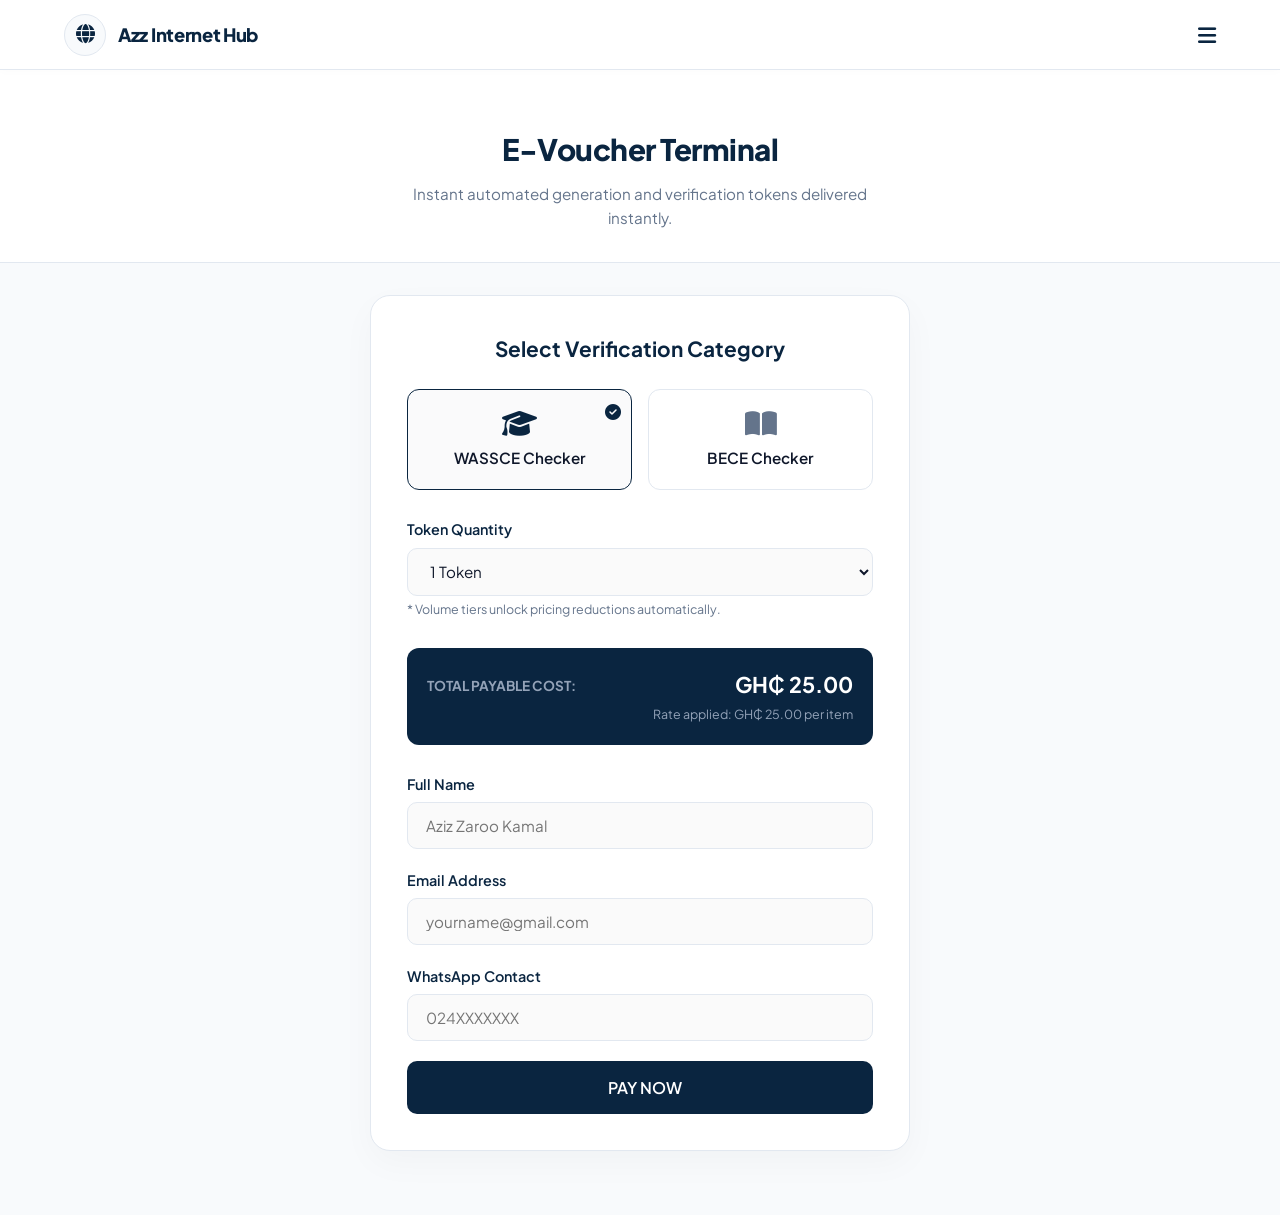
==== vouchers.html @ ef1ea661 "Update vouchers.html" ====
<!DOCTYPE html>
<html lang="en">
<head>
    <meta charset="UTF-8">
    <meta name="viewport" content="width=device-width, initial-scale=1.0">
    <title>Azz Internet Hub - Premium E-Voucher Terminal</title>
    <!-- Fonts & Icons -->
    <link rel="stylesheet" href="https://cdnjs.cloudflare.com/ajax/libs/font-awesome/6.4.0/css/all.min.css">
    <link rel="preconnect" href="https://fonts.googleapis.com">
    <link rel="preconnect" href="https://fonts.gstatic.com" crossorigin>
    <link href="https://fonts.googleapis.com/css2?family=Plus+Jakarta+Sans:wght@400;500;600;700;800&display=swap" rel="stylesheet">
    
    <!-- Paystack Integration -->
    <script src="https://js.paystack.co/v2/inline.js"></script>
    
    <style>
        :root {
            --primary-blue: #0A2540; /* Deep premium blue matching image_5.png */
            --accent-blue: #0052FF;
            --pure-white: #FFFFFF;
            --bg-light: #F8FAFC;
            --text-dark: #0F172A;
            --text-muted: #64748B;
            --border-clean: #E2E8F0;
        }

        * {
            box-sizing: border-box;
            margin: 0;
            padding: 0;
            font-family: 'Plus Jakarta Sans', sans-serif;
        }

        body {
            background-color: var(--bg-light);
            color: var(--text-dark);
            line-height: 1.6;
            padding-bottom: 4rem;
        }

        /* Premium Minimalist Navbar Layer inspired by image_5.png */
        nav {
            background: var(--pure-white);
            padding: 0.85rem 5%;
            display: flex;
            justify-content: space-between;
            align-items: center;
            position: sticky;
            top: 0;
            z-index: 1000;
            box-shadow: 0 1px 10px rgba(0, 0, 0, 0.02);
            border-bottom: 1px solid var(--border-clean);
        }

        .nav-brand {
            display: flex;
            align-items: center;
            gap: 12px;
            text-decoration: none;
        }

        /* Logo slot layout matching image_5.png circular layout frame */
        .logo-box {
            width: 42px;
            height: 42px;
            background: var(--bg-light);
            border-radius: 50%;
            display: flex;
            justify-content: center;
            align-items: center;
            border: 1px solid var(--border-clean);
            overflow: hidden;
        }

        .logo-box img {
            width: 100%;
            height: 100%;
            object-fit: cover;
        }

        .logo-box i {
            color: var(--primary-blue);
            font-size: 1.2rem;
        }

        .brand-text {
            color: var(--primary-blue);
            font-weight: 800;
            font-size: 1.15rem;
            letter-spacing: -0.3px;
        }

        .menu-icon {
            font-size: 1.3rem;
            color: var(--primary-blue);
            cursor: pointer;
        }

        /* Hero Portal Introduction Block */
        .hero-banner {
            background: var(--pure-white);
            padding: 3.5rem 1.5rem 2rem 1.5rem;
            text-align: center;
            border-bottom: 1px solid var(--border-clean);
            margin-bottom: 2rem;
        }

        .hero-banner h1 {
            font-size: 1.85rem;
            font-weight: 800;
            color: var(--primary-blue);
            letter-spacing: -0.5px;
            margin-bottom: 0.5rem;
        }

        .hero-banner p {
            color: var(--text-muted);
            font-size: 0.95rem;
            max-width: 500px;
            margin: 0 auto;
        }

        /* Flexible Form Wrapper */
        main {
            max-width: 580px;
            margin: 0 auto;
            padding: 0 1.25rem;
        }

        .terminal-card {
            background: var(--pure-white);
            border-radius: 20px;
            padding: 2.25rem;
            border: 1px solid var(--border-clean);
            box-shadow: 0 12px 34px rgba(15, 23, 42, 0.03);
        }

        .terminal-card h2 {
            font-size: 1.3rem;
            color: var(--primary-blue);
            font-weight: 700;
            margin-bottom: 1.5rem;
            text-align: center;
        }

        /* Clean Selector Tabs */
        .checker-grid {
            display: grid;
            grid-template-columns: 1fr 1fr;
            gap: 1rem;
            margin-bottom: 1.75rem;
        }

        .selector-tab {
            border: 1px solid var(--border-clean);
            border-radius: 12px;
            padding: 1.2rem;
            text-align: center;
            cursor: pointer;
            transition: all 0.2s ease;
            background: var(--pure-white);
            position: relative;
        }

        .selector-tab i {
            font-size: 1.75rem;
            color: var(--text-muted);
            margin-bottom: 0.5rem;
            transition: color 0.2s;
        }

        .selector-tab p {
            font-weight: 600;
            font-size: 0.95rem;
            color: var(--text-dark);
        }

        .selector-tab input[type="radio"] {
            position: absolute;
            opacity: 0;
        }

        .selector-tab:hover {
            border-color: var(--primary-blue);
            background: #FAFAFA;
        }

        .selector-tab.active {
            border-color: var(--primary-blue);
            background: rgba(10, 37, 64, 0.02);
        }

        .selector-tab.active i {
            color: var(--primary-blue);
        }

        .selector-tab.active::after {
            content: "\f058";
            font-family: "Font Awesome 6 Free";
            font-weight: 900;
            position: absolute;
            top: 10px;
            right: 10px;
            color: var(--primary-blue);
            font-size: 1rem;
        }

        /* Form Controls styling */
        .form-block {
            margin-bottom: 1.25rem;
        }

        .form-block label {
            display: block;
            margin-bottom: 0.4rem;
            font-weight: 600;
            color: var(--primary-blue);
            font-size: 0.9rem;
        }

        .form-block input, .form-block select {
            width: 100%;
            padding: 0.8rem 1.1rem;
            border: 1px solid var(--border-clean);
            border-radius: 10px;
            font-size: 0.95rem;
            color: var(--text-dark);
            background-color: #FAFAFA;
            outline: none;
            transition: all 0.2s ease;
        }

        .form-block input:focus, .form-block select:focus {
            border-color: var(--primary-blue);
            background-color: var(--pure-white);
            box-shadow: 0 0 0 4px rgba(10, 37, 64, 0.04);
        }

        .hint-text {
            font-size: 0.78rem;
            color: var(--text-muted);
            margin-top: 4px;
            display: block;
        }

        /* Elegant Cost Display Panel */
        .invoice-summary {
            background: var(--primary-blue);
            color: var(--pure-white);
            padding: 1.25rem;
            border-radius: 12px;
            margin: 1.75rem 0;
        }

        .invoice-row {
            display: flex;
            justify-content: space-between;
            align-items: center;
        }

        .invoice-row span {
            font-size: 0.85rem;
            color: #94A3B8;
            text-transform: uppercase;
            font-weight: 700;
        }

        .invoice-total {
            font-size: 1.35rem;
            color: var(--pure-white);
            font-weight: 700;
        }

        .invoice-rate {
            font-size: 0.78rem;
            color: #94A3B8;
            text-align: right;
            margin-top: 2px;
        }

        .btn-pay-action {
            width: 100%;
            background: var(--primary-blue);
            color: var(--pure-white);
            border: none;
            padding: 1rem;
            font-size: 1rem;
            font-weight: 600;
            border-radius: 10px;
            cursor: pointer;
            display: flex;
            justify-content: center;
            align-items: center;
            gap: 10px;
            transition: background-color 0.2s;
        }

        .btn-pay-action:hover {
            background: #11355A;
        }

        /* Result Panel Structure */
        .voucher-output-panel {
            margin-top: 2rem;
            display: none;
        }

        .voucher-output-panel h3 {
            font-size: 1.1rem;
            color: var(--primary-blue);
            margin-bottom: 0.75rem;
        }

        .vouchers-scrollbox {
            max-height: 280px;
            overflow-y: auto;
            border: 1px solid var(--border-clean);
            border-radius: 12px;
            background: #FAFAFA;
            padding: 1rem;
            margin-bottom: 1.25rem;
        }

        .voucher-card-item {
            background: var(--pure-white);
            border: 1px solid var(--border-clean);
            border-left: 4px solid var(--primary-blue);
            border-radius: 8px;
            padding: 1rem 1.25rem;
            margin-bottom: 0.75rem;
            font-family: monospace;
            font-size: 0.95rem;
            color: var(--text-dark);
            white-space: pre-wrap;
        }

        .voucher-card-item:last-child {
            margin-bottom: 0;
        }

        .grid-buttons {
            display: grid;
            grid-template-columns: 1fr 1fr;
            gap: 1rem;
        }

        .btn-utility {
            padding: 0.75rem;
            border-radius: 8px;
            font-size: 0.9rem;
            font-weight: 600;
            cursor: pointer;
            display: flex;
            justify-content: center;
            align-items: center;
            gap: 8px;
            text-decoration: none;
            transition: all 0.2s;
        }

        .btn-save {
            background: #F1F5F9;
            color: var(--text-dark);
            border: 1px solid var(--border-clean);
        }

        .btn-save:hover {
            background: #E2E8F0;
        }

        .btn-redirect {
            background: transparent;
            border: 1px solid var(--primary-blue);
            color: var(--primary-blue);
        }

        .btn-redirect:hover {
            background: rgba(10, 37, 64, 0.02);
        }

        /* System Action Overlays */
        .system-loader {
            position: fixed;
            top: 0; left: 0; right: 0; bottom: 0;
            background: rgba(10, 37, 64, 0.98);
            display: none;
            justify-content: center;
            align-items: center;
            flex-direction: column;
            z-index: 2000;
            color: var(--pure-white);
        }

        .spin-ring {
            width: 50px;
            height: 50px;
            border: 4px solid rgba(255,255,255,0.1);
            border-top: 4px solid var(--pure-white);
            border-radius: 50%;
            animation: rotating 0.7s linear infinite;
            margin-bottom: 1.25rem;
        }

        @keyframes rotating { from { transform: rotate(0deg); } to { transform: rotate(360deg); } }
    </style>
</head>
<body>

    <!-- White Navigation bar layout template matching image_5.png -->
    <nav>
        <a href="index.html" class="nav-brand">
            <div class="logo-box">
                <!-- Drop image asset path <img src="logo.png"> here when desired -->
                <i class="fas fa-globe"></i>
            </div>
            <div class="brand-text">Azz Internet Hub</div>
        </a>
        <div class="menu-icon"><i class="fas fa-bars"></i></div>
    </nav>

    <header class="hero-banner">
        <h1>E-Voucher Terminal</h1>
        <p>Instant automated generation and verification tokens delivered instantly.</p>
    </header>

    <main>
        <div class="terminal-card">
            <h2>Select Verification Category</h2>
            <form id="purchaseForm">
                
                <div class="checker-grid">
                    <div class="selector-tab active" onclick="toggleSelection(this, 'WASSCE')">
                        <i class="fas fa-graduation-cap"></i>
                        <p>WASSCE Checker</p>
                        <input type="radio" name="tokenCategory" value="WASSCE" checked>
                    </div>
                    <div class="selector-tab" onclick="toggleSelection(this, 'BECE')">
                        <i class="fas fa-book-open"></i>
                        <p>BECE Checker</p>
                        <input type="radio" name="tokenCategory" value="BECE">
                    </div>
                </div>

                <div class="form-block">
                    <label for="purchaseQty">Token Quantity</label>
                    <select id="purchaseQty" onchange="runPricingMatrix()">
                        <option value="1">1 Token</option>
                        <option value="2">2 Tokens</option>
                        <option value="3">3 Tokens</option>
                        <option value="4">4 Tokens (Bulk Discount)</option>
                        <option value="5">5 Tokens (Wholesale Rate)</option>
                        <option value="6">6 Tokens</option>
                        <option value="7">7 Tokens</option>
                        <option value="8">8 Tokens</option>
                        <option value="9">9 Tokens</option>
                        <option value="10">10 Tokens</option>
                    </select>
                    <span class="hint-text">* Volume tiers unlock pricing reductions automatically.</span>
                </div>

                <div class="invoice-summary">
                    <div class="invoice-row">
                        <span>Total Payable Cost:</span>
                        <div class="invoice-total" id="costText">GH₵ 25.00</div>
                    </div>
                    <div class="invoice-rate" id="rateText">Rate applied: GH₵ 25.00 per item</div>
                </div>

                <div class="form-block">
                    <label for="clientName">Full Name</label>
                    <input type="text" id="clientName" required placeholder="Aziz Zaroo Kamal">
                </div>

                <div class="form-block">
                    <!-- Standardized form element ID name to trigger automatic Formspree target response tracking -->
                    <label for="email">Email Address</label>
                    <input type="email" id="email" required placeholder="yourname@gmail.com">
                </div>

                <div class="form-block">
                    <label for="clientPhone">WhatsApp Contact</label>
                    <input type="tel" id="clientPhone" required placeholder="024XXXXXXX">
                </div>

                <button type="button" onclick="initializeGatewayPayment()" class="btn-pay-action">
                    <i class="fas fa-loc"></i> PAY NOW
                </button>
            </form>

            <!-- Results Output Interface Block -->
            <div class="voucher-output-panel" id="outputPanel">
                <h3><i class="fas fa-ticket"></i> Issued Token Records</h3>
                <div class="vouchers-scrollbox" id="vouchersList"></div>
                
                <div class="grid-buttons">
                    <button class="btn-utility btn-save" onclick="saveTokensAsText()">
                        <i class="fas fa-download"></i> Download Codes
                    </button>
                    <a href="https://ghana.waecdirect.org" target="_blank" class="btn-utility btn-redirect">
                        <i class="fas fa-external-link-alt"></i> Access Portal
                    </a>
                </div>
            </div>
        </div>
    </main>

    <!-- Seamless Status Loading Animation Overlay -->
    <div class="system-loader" id="systemLoader">
        <div class="spin-ring"></div>
        <p style="font-weight: 600;" id="loaderStatusMsg">Securing payment authorization node...</p>
    </div>

    <script>
        const PAYSTACK_PUBLIC_KEY = "pk_live_8c56d91cee6884d988dd8355981e0134ab72b94b"; 
        const GOOGLE_SCRIPT_URL = "https://script.google.com/macros/s/AKfycbw3eex5UEvZHTFbECL9q_DaSPqACsOOE5mP9TjEjUGL2P-UtvN7CiQfTEyLB9C6sV2q/exec"; 
        const FORMSPREE_ENDPOINT = "https://formspree.io/f/xeoavpld";
        
        let storedTokenTextOutput = ""; 

        function toggleSelection(element, typeValue) {
            document.querySelectorAll('.selector-tab').forEach(tab => tab.classList.remove('active'));
            element.classList.add('active');
            element.querySelector('input[type="radio"]').checked = true;
        }

        function runPricingMatrix() {
            const qty = parseInt(document.getElementById('purchaseQty').value);
            let unitCost = 25.0;

            if (qty === 4) {
                unitCost = 23.0;
            } else if (qty >= 5) {
                unitCost = 18.5;
            }

            const runningTotal = qty * unitCost;
            document.getElementById('costText').innerText = `GH₵ ${runningTotal.toFixed(2)}`;
            document.getElementById('rateText').innerText = `Rate applied: GH₵ ${unitCost.toFixed(2)} per voucher`;
            
            return runningTotal;
        }

        function initializeGatewayPayment() {
            const formObj = document.getElementById('purchaseForm');
            if(!formObj.checkValidity()) {
                formObj.reportValidity();
                return;
            }

            const targetEmail = document.getElementById('email').value;
            const chosenQty = parseInt(document.getElementById('purchaseQty').value);
            const totalGHS = runPricingMatrix();
            const totalPesewas = Math.round(totalGHS * 100); 

            const paystackInstance = new PaystackPop();
            paystackInstance.newTransaction({
                key: PAYSTACK_PUBLIC_KEY,
                email: targetEmail,
                amount: totalPesewas,
                currency: "GHS",
                onSuccess: (tx) => {
                    executeDistributionEngine(tx.reference, chosenQty, totalGHS);
                },
                onCancel: () => {
                    alert("Gateway initialization terminated by client.");
                }
            });
        }

        async function executeDistributionEngine(gatewayRef, quantity, netPaid) {
            const tokenCategory = document.querySelector('input[name="tokenCategory"]:checked').value;
            const fullName = document.getElementById('clientName').value;
            const emailInput = document.getElementById('email').value;
            const contactPhone = document.getElementById('clientPhone').value;
            
            const overlayLoader = document.getElementById('systemLoader');
            const statusLabel = document.getElementById('loaderStatusMsg');
            
            overlayLoader.style.display = 'flex';
            statusLabel.innerText = "Allocating secure serial data rows...";
            
            try {
                const sheetResponse = await fetch(GOOGLE_SCRIPT_URL, {
                    method: 'POST',
                    mode: 'cors',
                    body: JSON.stringify({ 
                        checkerType: tokenCategory,
                        quantity: quantity,
                        paystackReference: gatewayRef
                    })
                });
                
                const responseData = await sheetResponse.json();
                
                if (responseData.result === 'success') {
                    const listContainer = document.getElementById('vouchersList');
                    listContainer.innerHTML = ""; 
                    storedTokenTextOutput = ""; 

                    responseData.vouchers.forEach((voucher, idx) => {
                        const individualCardText = `${tokenCategory}-CHECKER\nSERIAL: ${voucher.serial}\nPIN: ${voucher.pin}\nPortal Link: ${responseData.link}`;
                        storedTokenTextOutput += `[Item ${idx + 1}]\n${individualCardText}\n\n`;

                        const itemBlock = document.createElement('div');
                        itemBlock.className = 'voucher-card-item';
                        itemBlock.innerText = individualCardText;
                        listContainer.appendChild(itemBlock);
                    });

                    statusLabel.innerText = "Transmitting copy confirmations to your email address...";
                    
                    /* Formspree submission passes data row fields. Setting key field to "email" ensures 
                       automated routing functions can map copy templates directly back to the customer. */
                    await fetch(FORMSPREE_ENDPOINT, {
                        method: 'POST',
                        headers: { 'Content-Type': 'application/json' },
                        body: JSON.stringify({
                            _subject: `Purchase Receipt - ${tokenCategory} E-Voucher Terminal`,
                            name: fullName,
                            email: emailInput, 
                            phone: contactPhone,
                            product: tokenCategory,
                            quantity: quantity,
                            totalCharged: `GH₵ ${netPaid.toFixed(2)}`,
                            paymentReference: gatewayRef,
                            voucherDataDetails: storedTokenTextOutput
                        })
                    });

                    overlayLoader.style.display = 'none';
                    document.getElementById('outputPanel').style.display = 'block';
                    document.getElementById('outputPanel').scrollIntoView({ behavior: 'smooth' });
                    
                } else {
                    overlayLoader.style.display = 'none';
                    alert("Allocation Warning: Transaction complete but processing timed out. Contact support with Ref: " + gatewayRef);
                }
            } catch (networkError) {
                overlayLoader.style.display = 'none';
                alert("Cloud transmission error encountered. Please keep your Reference Code: " + gatewayRef);
            }
        }

        function saveTokensAsText() {
            if(!storedTokenTextOutput) return;
            const dataBlob = new Blob([storedTokenTextOutput], { type: 'text/plain' });
            const anchorElement = document.createElement('a');
            anchorElement.href = URL.createObjectURL(dataBlob);
            anchorElement.download = `Azz_Hub_Tokens_${Date.now()}.txt`;
            anchorElement.click();
            URL.revokeObjectURL(anchorElement.href);
        }
    </script>
</body>
</html>
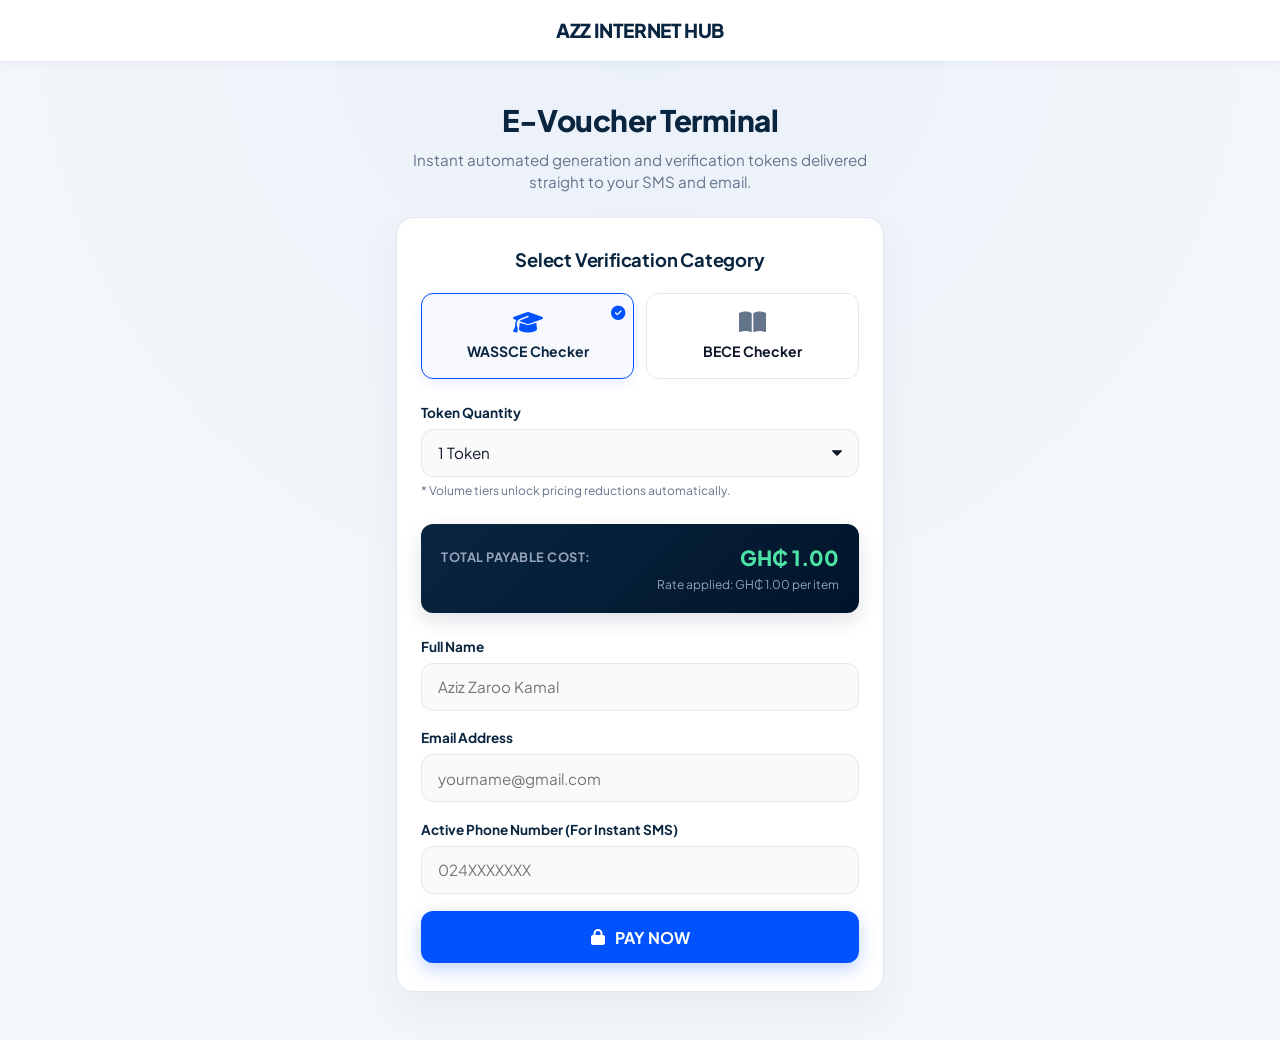
==== commit 728e237b: "Update vouchers.html" ====
--- a/vouchers.html
+++ b/vouchers.html
@@ -2,7 +2,7 @@
 <html lang="en">
 <head>
     <meta charset="UTF-8">
-    <meta name="viewport" content="width=device-width, initial-scale=1.0">
+    <meta name="viewport" content="width=device-width, initial-scale=1.0, maximum-scale=1.0, user-scalable=no">
     <title>Azz Internet Hub - Premium E-Voucher Terminal</title>
     <!-- Fonts & Icons -->
     <link rel="stylesheet" href="https://cdnjs.cloudflare.com/ajax/libs/font-awesome/6.4.0/css/all.min.css">
@@ -15,182 +15,163 @@
     
     <style>
         :root {
-            --primary-blue: #0A2540; /* Deep premium blue matching image_5.png */
+            --primary-blue: #0A2540;
             --accent-blue: #0052FF;
             --pure-white: #FFFFFF;
-            --bg-light: #F8FAFC;
+            --bg-light: #F4F7FA;
             --text-dark: #0F172A;
             --text-muted: #64748B;
             --border-clean: #E2E8F0;
+            --card-shadow: 0 20px 40px rgba(10, 37, 64, 0.05);
+            --radius-lg: 18px;
+            --radius-md: 12px;
         }
 
         * {
             box-sizing: border-box;
             margin: 0;
             padding: 0;
-            font-family: 'Plus Jakarta Sans', sans-serif;
+            font-family: 'Plus Jakarta Sans', -apple-system, BlinkMacSystemFont, sans-serif;
+            -webkit-tap-highlight-color: transparent;
         }
 
         body {
             background-color: var(--bg-light);
+            background-image: radial-gradient(circle at 50% 0%, rgba(0, 82, 255, 0.04) 0%, transparent 60%);
             color: var(--text-dark);
-            line-height: 1.6;
-            padding-bottom: 4rem;
-        }
-
-        /* Premium Minimalist Navbar Layer inspired by image_5.png */
+            line-height: 1.5;
+            padding-bottom: 3rem;
+            min-height: 100vh;
+        }
+
         nav {
             background: var(--pure-white);
-            padding: 0.85rem 5%;
+            padding: 1rem 5%;
             display: flex;
-            justify-content: space-between;
+            justify-content: center;
             align-items: center;
             position: sticky;
             top: 0;
             z-index: 1000;
-            box-shadow: 0 1px 10px rgba(0, 0, 0, 0.02);
+            box-shadow: 0 2px 12px rgba(15, 23, 42, 0.04);
             border-bottom: 1px solid var(--border-clean);
         }
 
         .nav-brand {
             display: flex;
             align-items: center;
-            gap: 12px;
             text-decoration: none;
-        }
-
-        /* Logo slot layout matching image_5.png circular layout frame */
-        .logo-box {
-            width: 42px;
-            height: 42px;
-            background: var(--bg-light);
-            border-radius: 50%;
-            display: flex;
-            justify-content: center;
-            align-items: center;
-            border: 1px solid var(--border-clean);
-            overflow: hidden;
-        }
-
-        .logo-box img {
-            width: 100%;
-            height: 100%;
-            object-fit: cover;
-        }
-
-        .logo-box i {
-            color: var(--primary-blue);
-            font-size: 1.2rem;
         }
 
         .brand-text {
             color: var(--primary-blue);
             font-weight: 800;
-            font-size: 1.15rem;
-            letter-spacing: -0.3px;
-        }
-
-        .menu-icon {
-            font-size: 1.3rem;
-            color: var(--primary-blue);
-            cursor: pointer;
-        }
-
-        /* Hero Portal Introduction Block */
+            font-size: 1.2rem;
+            letter-spacing: -0.4px;
+            text-transform: uppercase;
+        }
+
         .hero-banner {
-            background: var(--pure-white);
-            padding: 3.5rem 1.5rem 2rem 1.5rem;
+            padding: 2.25rem 1.25rem 1.5rem 1.25rem;
             text-align: center;
-            border-bottom: 1px solid var(--border-clean);
-            margin-bottom: 2rem;
         }
 
         .hero-banner h1 {
-            font-size: 1.85rem;
+            font-size: clamp(1.4rem, 5vw, 1.85rem);
             font-weight: 800;
             color: var(--primary-blue);
             letter-spacing: -0.5px;
-            margin-bottom: 0.5rem;
+            margin-bottom: 0.4rem;
         }
 
         .hero-banner p {
             color: var(--text-muted);
-            font-size: 0.95rem;
-            max-width: 500px;
+            font-size: clamp(0.85rem, 3.5vw, 0.95rem);
+            max-width: 460px;
             margin: 0 auto;
-        }
-
-        /* Flexible Form Wrapper */
+            line-height: 1.45;
+        }
+
         main {
-            max-width: 580px;
+            max-width: 520px;
             margin: 0 auto;
-            padding: 0 1.25rem;
+            padding: 0 1rem;
         }
 
         .terminal-card {
             background: var(--pure-white);
-            border-radius: 20px;
-            padding: 2.25rem;
+            border-radius: var(--radius-lg);
+            padding: 1.75rem 1.5rem;
             border: 1px solid var(--border-clean);
-            box-shadow: 0 12px 34px rgba(15, 23, 42, 0.03);
+            box-shadow: var(--card-shadow);
         }
 
         .terminal-card h2 {
-            font-size: 1.3rem;
+            font-size: 1.15rem;
             color: var(--primary-blue);
             font-weight: 700;
-            margin-bottom: 1.5rem;
+            margin-bottom: 1.25rem;
             text-align: center;
-        }
-
-        /* Clean Selector Tabs */
+            letter-spacing: -0.2px;
+        }
+
         .checker-grid {
             display: grid;
             grid-template-columns: 1fr 1fr;
-            gap: 1rem;
-            margin-bottom: 1.75rem;
+            gap: 0.75rem;
+            margin-bottom: 1.5rem;
         }
 
         .selector-tab {
-            border: 1px solid var(--border-clean);
-            border-radius: 12px;
-            padding: 1.2rem;
+            border: 1.5px solid var(--border-clean);
+            border-radius: var(--radius-md);
+            padding: 1rem 0.75rem;
             text-align: center;
             cursor: pointer;
-            transition: all 0.2s ease;
+            transition: all 0.2s cubic-bezier(0.16, 1, 0.3, 1);
             background: var(--pure-white);
             position: relative;
+            display: flex;
+            flex-direction: column;
+            align-items: center;
+            justify-content: center;
         }
 
         .selector-tab i {
-            font-size: 1.75rem;
+            font-size: 1.5rem;
             color: var(--text-muted);
-            margin-bottom: 0.5rem;
+            margin-bottom: 0.4rem;
             transition: color 0.2s;
         }
 
         .selector-tab p {
-            font-weight: 600;
-            font-size: 0.95rem;
+            font-weight: 700;
+            font-size: 0.88rem;
             color: var(--text-dark);
         }
 
         .selector-tab input[type="radio"] {
             position: absolute;
             opacity: 0;
+            pointer-events: none;
         }
 
         .selector-tab:hover {
-            border-color: var(--primary-blue);
-            background: #FAFAFA;
+            border-color: var(--accent-blue);
+            background: #F8FAFC;
         }
 
         .selector-tab.active {
-            border-color: var(--primary-blue);
-            background: rgba(10, 37, 64, 0.02);
+            border-color: var(--accent-blue);
+            background: rgba(0, 82, 255, 0.03);
+            box-shadow: 0 4px 12px rgba(0, 82, 255, 0.08);
         }
 
         .selector-tab.active i {
+            color: var(--accent-blue);
+        }
+
+        .selector-tab.active p {
             color: var(--primary-blue);
         }
 
@@ -199,57 +180,67 @@
             font-family: "Font Awesome 6 Free";
             font-weight: 900;
             position: absolute;
-            top: 10px;
-            right: 10px;
-            color: var(--primary-blue);
-            font-size: 1rem;
-        }
-
-        /* Form Controls styling */
+            top: 8px;
+            right: 8px;
+            color: var(--accent-blue);
+            font-size: 0.9rem;
+        }
+
         .form-block {
-            margin-bottom: 1.25rem;
+            margin-bottom: 1.1rem;
         }
 
         .form-block label {
             display: block;
-            margin-bottom: 0.4rem;
-            font-weight: 600;
+            margin-bottom: 0.35rem;
+            font-weight: 700;
             color: var(--primary-blue);
-            font-size: 0.9rem;
+            font-size: 0.85rem;
         }
 
         .form-block input, .form-block select {
             width: 100%;
-            padding: 0.8rem 1.1rem;
-            border: 1px solid var(--border-clean);
-            border-radius: 10px;
+            height: 48px;
+            padding: 0 1rem;
+            border: 1.5px solid var(--border-clean);
+            border-radius: var(--radius-md);
             font-size: 0.95rem;
             color: var(--text-dark);
             background-color: #FAFAFA;
             outline: none;
             transition: all 0.2s ease;
+            -webkit-appearance: none;
+            appearance: none;
+        }
+
+        .form-block select {
+            background-image: url("data:image/svg+xml;charset=US-ASCII,%3Csvg%20xmlns%3D%22http%3A%2F%2Fwww.w3.org%2F2000%2Fsvg%22%20width%3D%22292.4%22%20height%3D%22292.4%22%3E%3Cpath%20fill%3D%22%230F172A%22%20d%3D%22M287%2069.4a17.6%2017.6%200%200%200-13-5.4H18.4c-5%200-9.3%201.8-12.9%205.4A17.6%2017.6%200%200%200%200%2082.2c0%205%201.8%209.3%205.4%2012.9l128%20127.9c3.6%203.6%207.8%205.4%2012.8%205.4s9.2-1.8%2012.8-5.4L287%2095c3.5-3.5%205.4-7.8%205.4-12.8%200-5-1.9-9.2-5.5-12.8z%22%2F%3E%3C%2Fsvg%3E");
+            background-repeat: no-repeat;
+            background-position: right 1rem center;
+            background-size: 0.65rem auto;
+            padding-right: 2.2rem;
         }
 
         .form-block input:focus, .form-block select:focus {
-            border-color: var(--primary-blue);
+            border-color: var(--accent-blue);
             background-color: var(--pure-white);
-            box-shadow: 0 0 0 4px rgba(10, 37, 64, 0.04);
+            box-shadow: 0 0 0 3px rgba(0, 82, 255, 0.1);
         }
 
         .hint-text {
-            font-size: 0.78rem;
+            font-size: 0.75rem;
             color: var(--text-muted);
-            margin-top: 4px;
+            margin-top: 5px;
             display: block;
         }
 
-        /* Elegant Cost Display Panel */
         .invoice-summary {
-            background: var(--primary-blue);
+            background: linear-gradient(135deg, #0A2540 0%, #00152B 100%);
             color: var(--pure-white);
-            padding: 1.25rem;
-            border-radius: 12px;
-            margin: 1.75rem 0;
+            padding: 1.15rem 1.25rem;
+            border-radius: var(--radius-md);
+            margin: 1.5rem 0;
+            box-shadow: 0 8px 20px rgba(10, 37, 64, 0.12);
         }
 
         .invoice-row {
@@ -259,79 +250,86 @@
         }
 
         .invoice-row span {
-            font-size: 0.85rem;
+            font-size: 0.8rem;
             color: #94A3B8;
             text-transform: uppercase;
             font-weight: 700;
+            letter-spacing: 0.5px;
         }
 
         .invoice-total {
-            font-size: 1.35rem;
-            color: var(--pure-white);
-            font-weight: 700;
+            font-size: 1.3rem;
+            color: #4DE2A6;
+            font-weight: 800;
         }
 
         .invoice-rate {
-            font-size: 0.78rem;
+            font-size: 0.75rem;
             color: #94A3B8;
             text-align: right;
-            margin-top: 2px;
+            margin-top: 3px;
         }
 
         .btn-pay-action {
             width: 100%;
-            background: var(--primary-blue);
+            height: 52px;
+            background: var(--accent-blue);
             color: var(--pure-white);
             border: none;
-            padding: 1rem;
             font-size: 1rem;
-            font-weight: 600;
-            border-radius: 10px;
+            font-weight: 700;
+            border-radius: var(--radius-md);
             cursor: pointer;
             display: flex;
             justify-content: center;
             align-items: center;
             gap: 10px;
-            transition: background-color 0.2s;
-        }
-
-        .btn-pay-action:hover {
-            background: #11355A;
-        }
-
-        /* Result Panel Structure */
+            transition: all 0.2s cubic-bezier(0.16, 1, 0.3, 1);
+            box-shadow: 0 6px 18px rgba(0, 82, 255, 0.25);
+        }
+
+        .btn-pay-action:active {
+            transform: scale(0.98);
+        }
+
         .voucher-output-panel {
-            margin-top: 2rem;
+            margin-top: 1.75rem;
             display: none;
+            padding-top: 1.25rem;
+            border-top: 1px dashed var(--border-clean);
         }
 
         .voucher-output-panel h3 {
-            font-size: 1.1rem;
+            font-size: 1.05rem;
             color: var(--primary-blue);
             margin-bottom: 0.75rem;
+            display: flex;
+            align-items: center;
+            gap: 8px;
         }
 
         .vouchers-scrollbox {
-            max-height: 280px;
+            max-height: 260px;
             overflow-y: auto;
             border: 1px solid var(--border-clean);
-            border-radius: 12px;
+            border-radius: var(--radius-md);
             background: #FAFAFA;
-            padding: 1rem;
-            margin-bottom: 1.25rem;
+            padding: 0.85rem;
+            margin-bottom: 1.15rem;
         }
 
         .voucher-card-item {
             background: var(--pure-white);
             border: 1px solid var(--border-clean);
-            border-left: 4px solid var(--primary-blue);
+            border-left: 4px solid var(--accent-blue);
             border-radius: 8px;
-            padding: 1rem 1.25rem;
-            margin-bottom: 0.75rem;
-            font-family: monospace;
-            font-size: 0.95rem;
+            padding: 0.85rem 1rem;
+            margin-bottom: 0.65rem;
+            font-family: ui-monospace, SFMono-Regular, Menlo, Monaco, Consolas, monospace;
+            font-size: 0.88rem;
             color: var(--text-dark);
             white-space: pre-wrap;
+            box-shadow: 0 2px 6px rgba(0,0,0,0.02);
         }
 
         .voucher-card-item:last-child {
@@ -341,14 +339,14 @@
         .grid-buttons {
             display: grid;
             grid-template-columns: 1fr 1fr;
-            gap: 1rem;
+            gap: 0.75rem;
         }
 
         .btn-utility {
-            padding: 0.75rem;
-            border-radius: 8px;
-            font-size: 0.9rem;
-            font-weight: 600;
+            height: 46px;
+            border-radius: var(--radius-md);
+            font-size: 0.85rem;
+            font-weight: 700;
             cursor: pointer;
             display: flex;
             justify-content: center;
@@ -364,63 +362,68 @@
             border: 1px solid var(--border-clean);
         }
 
-        .btn-save:hover {
+        .btn-save:active {
             background: #E2E8F0;
         }
 
         .btn-redirect {
             background: transparent;
-            border: 1px solid var(--primary-blue);
+            border: 1.5px solid var(--primary-blue);
             color: var(--primary-blue);
         }
 
-        .btn-redirect:hover {
-            background: rgba(10, 37, 64, 0.02);
-        }
-
-        /* System Action Overlays */
+        .btn-redirect:active {
+            background: rgba(10, 37, 64, 0.04);
+        }
+
         .system-loader {
             position: fixed;
             top: 0; left: 0; right: 0; bottom: 0;
-            background: rgba(10, 37, 64, 0.98);
+            background: rgba(10, 37, 64, 0.95);
+            backdrop-filter: blur(4px);
             display: none;
             justify-content: center;
             align-items: center;
             flex-direction: column;
             z-index: 2000;
             color: var(--pure-white);
+            padding: 1.5rem;
+            text-align: center;
         }
 
         .spin-ring {
-            width: 50px;
-            height: 50px;
-            border: 4px solid rgba(255,255,255,0.1);
-            border-top: 4px solid var(--pure-white);
+            width: 44px;
+            height: 44px;
+            border: 3px solid rgba(255,255,255,0.15);
+            border-top: 3px solid var(--pure-white);
             border-radius: 50%;
             animation: rotating 0.7s linear infinite;
             margin-bottom: 1.25rem;
         }
 
         @keyframes rotating { from { transform: rotate(0deg); } to { transform: rotate(360deg); } }
+
+        @media (max-width: 400px) {
+            .terminal-card {
+                padding: 1.35rem 1rem;
+            }
+            .grid-buttons {
+                grid-template-columns: 1fr;
+            }
+        }
     </style>
 </head>
 <body>
 
-    <!-- White Navigation bar layout template matching image_5.png -->
     <nav>
         <a href="index.html" class="nav-brand">
-            <div class="logo-box">
-                <!-- Drop image asset path <img src="logo.png"> here when desired -->
-                <i class="fas fa-globe"></i>
-            </div>
             <div class="brand-text">Azz Internet Hub</div>
         </a>
-        <div class="menu-icon"><i class="fas fa-bars"></i></div>
     </nav>
 
     <header class="hero-banner">
         <h1>E-Voucher Terminal</h1>
-        <p>Instant automated generation and verification tokens delivered instantly.</p>
+        <p>Instant automated generation and verification tokens delivered straight to your SMS and email.</p>
     </header>
 
     <main>
@@ -447,8 +450,8 @@
                         <option value="1">1 Token</option>
                         <option value="2">2 Tokens</option>
                         <option value="3">3 Tokens</option>
-                        <option value="4">4 Tokens (Bulk Discount)</option>
-                        <option value="5">5 Tokens (Wholesale Rate)</option>
+                        <option value="4">4 Tokens (GH₵ 22.00 / item)</option>
+                        <option value="5">5 Tokens (GH₵ 21.00 / item)</option>
                         <option value="6">6 Tokens</option>
                         <option value="7">7 Tokens</option>
                         <option value="8">8 Tokens</option>
@@ -461,9 +464,9 @@
                 <div class="invoice-summary">
                     <div class="invoice-row">
                         <span>Total Payable Cost:</span>
-                        <div class="invoice-total" id="costText">GH₵ 25.00</div>
+                        <div class="invoice-total" id="costText">GH₵ 1.00</div>
                     </div>
-                    <div class="invoice-rate" id="rateText">Rate applied: GH₵ 25.00 per item</div>
+                    <div class="invoice-rate" id="rateText">Rate applied: GH₵ 1.00 per item</div>
                 </div>
 
                 <div class="form-block">
@@ -472,22 +475,20 @@
                 </div>
 
                 <div class="form-block">
-                    <!-- Standardized form element ID name to trigger automatic Formspree target response tracking -->
                     <label for="email">Email Address</label>
                     <input type="email" id="email" required placeholder="yourname@gmail.com">
                 </div>
 
                 <div class="form-block">
-                    <label for="clientPhone">WhatsApp Contact</label>
+                    <label for="clientPhone">Active Phone Number (For Instant SMS)</label>
                     <input type="tel" id="clientPhone" required placeholder="024XXXXXXX">
                 </div>
 
                 <button type="button" onclick="initializeGatewayPayment()" class="btn-pay-action">
-                    <i class="fas fa-loc"></i> PAY NOW
+                    <i class="fas fa-lock"></i> PAY NOW
                 </button>
             </form>
 
-            <!-- Results Output Interface Block -->
             <div class="voucher-output-panel" id="outputPanel">
                 <h3><i class="fas fa-ticket"></i> Issued Token Records</h3>
                 <div class="vouchers-scrollbox" id="vouchersList"></div>
@@ -504,10 +505,9 @@
         </div>
     </main>
 
-    <!-- Seamless Status Loading Animation Overlay -->
     <div class="system-loader" id="systemLoader">
         <div class="spin-ring"></div>
-        <p style="font-weight: 600;" id="loaderStatusMsg">Securing payment authorization node...</p>
+        <p style="font-weight: 600;" id="loaderStatusMsg">Processing purchase...</p>
     </div>
 
     <script>
@@ -517,6 +517,10 @@
         
         let storedTokenTextOutput = ""; 
 
+        document.addEventListener('DOMContentLoaded', () => {
+            runPricingMatrix();
+        });
+
         function toggleSelection(element, typeValue) {
             document.querySelectorAll('.selector-tab').forEach(tab => tab.classList.remove('active'));
             element.classList.add('active');
@@ -525,17 +529,17 @@
 
         function runPricingMatrix() {
             const qty = parseInt(document.getElementById('purchaseQty').value);
-            let unitCost = 25.0;
+            let unitCost = 1.0;
 
             if (qty === 4) {
-                unitCost = 23.0;
+                unitCost = 22.0;
             } else if (qty >= 5) {
-                unitCost = 18.5;
+                unitCost = 21.0;
             }
 
             const runningTotal = qty * unitCost;
             document.getElementById('costText').innerText = `GH₵ ${runningTotal.toFixed(2)}`;
-            document.getElementById('rateText').innerText = `Rate applied: GH₵ ${unitCost.toFixed(2)} per voucher`;
+            document.getElementById('rateText').innerText = `Rate applied: GH₵ ${unitCost.toFixed(2)} per item`;
             
             return runningTotal;
         }
@@ -577,7 +581,7 @@
             const statusLabel = document.getElementById('loaderStatusMsg');
             
             overlayLoader.style.display = 'flex';
-            statusLabel.innerText = "Allocating secure serial data rows...";
+            statusLabel.innerText = "Processing purchase...";
             
             try {
                 const sheetResponse = await fetch(GOOGLE_SCRIPT_URL, {
@@ -586,7 +590,8 @@
                     body: JSON.stringify({ 
                         checkerType: tokenCategory,
                         quantity: quantity,
-                        paystackReference: gatewayRef
+                        paystackReference: gatewayRef,
+                        phone: contactPhone
                     })
                 });
                 
@@ -607,11 +612,13 @@
                         listContainer.appendChild(itemBlock);
                     });
 
-                    statusLabel.innerText = "Transmitting copy confirmations to your email address...";
+                    // Instantly hide overlay loader and show output codes on screen
+                    overlayLoader.style.display = 'none';
+                    document.getElementById('outputPanel').style.display = 'block';
+                    document.getElementById('outputPanel').scrollIntoView({ behavior: 'smooth' });
                     
-                    /* Formspree submission passes data row fields. Setting key field to "email" ensures 
-                       automated routing functions can map copy templates directly back to the customer. */
-                    await fetch(FORMSPREE_ENDPOINT, {
+                    // Dispatch Formspree email in the background without holding up the UI
+                    fetch(FORMSPREE_ENDPOINT, {
                         method: 'POST',
                         headers: { 'Content-Type': 'application/json' },
                         body: JSON.stringify({
@@ -625,15 +632,11 @@
                             paymentReference: gatewayRef,
                             voucherDataDetails: storedTokenTextOutput
                         })
-                    });
-
-                    overlayLoader.style.display = 'none';
-                    document.getElementById('outputPanel').style.display = 'block';
-                    document.getElementById('outputPanel').scrollIntoView({ behavior: 'smooth' });
-                    
+                    }).catch(e => console.log('Silent email error:', e));
+
                 } else {
                     overlayLoader.style.display = 'none';
-                    alert("Allocation Warning: Transaction complete but processing timed out. Contact support with Ref: " + gatewayRef);
+                    alert("Allocation Warning: Transaction complete but inventory update failed. Contact support with Ref: " + gatewayRef);
                 }
             } catch (networkError) {
                 overlayLoader.style.display = 'none';
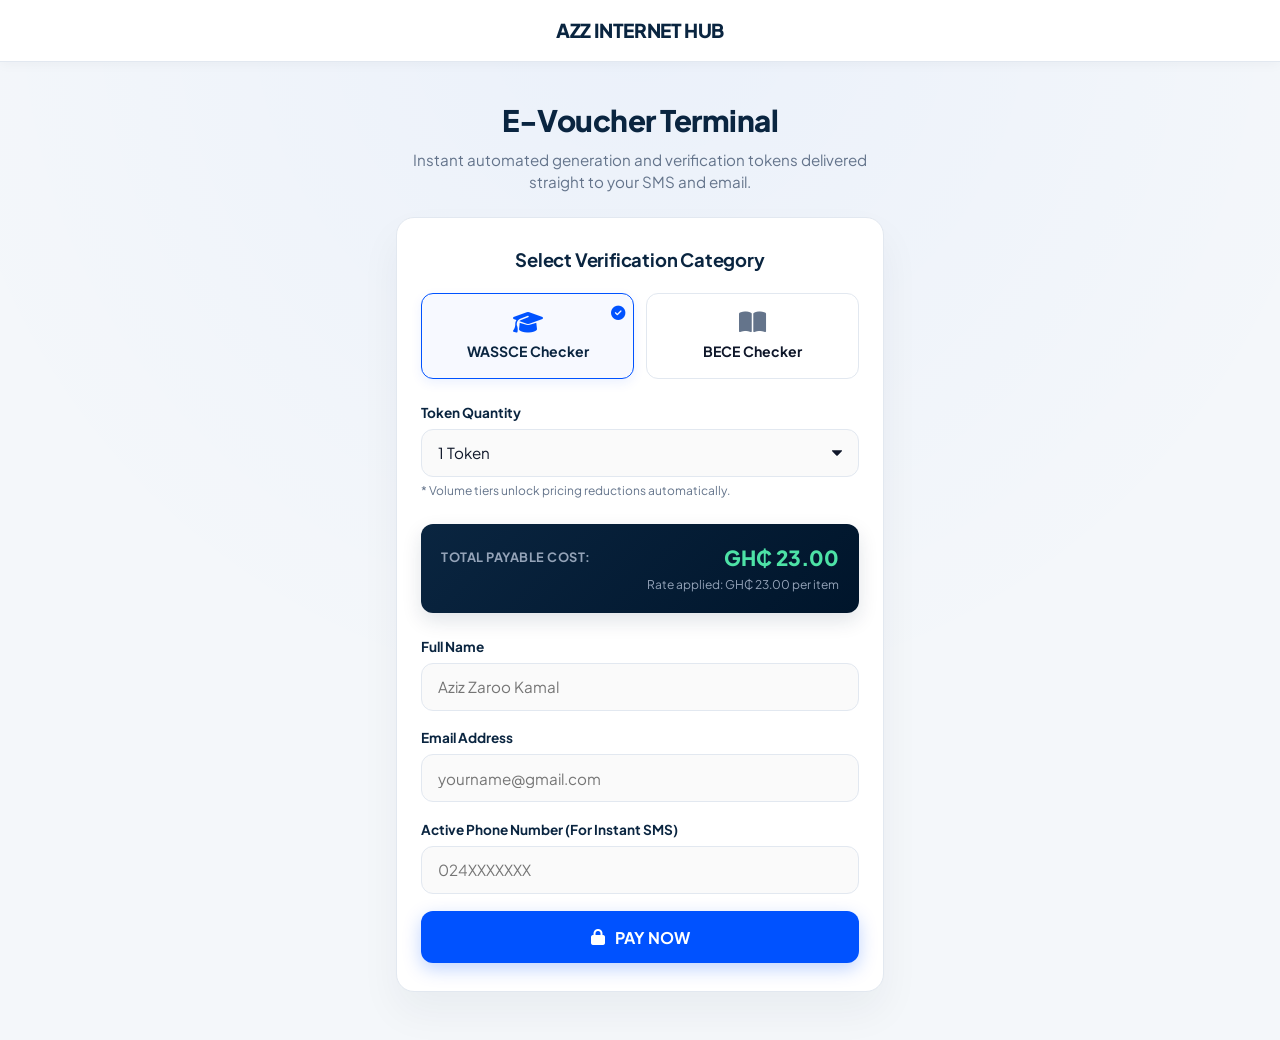
==== commit 5aea02b1: "Update vouchers.html" ====
--- a/vouchers.html
+++ b/vouchers.html
@@ -464,9 +464,9 @@
                 <div class="invoice-summary">
                     <div class="invoice-row">
                         <span>Total Payable Cost:</span>
-                        <div class="invoice-total" id="costText">GH₵ 1.00</div>
+                        <div class="invoice-total" id="costText">GH₵ 23.00</div>
                     </div>
-                    <div class="invoice-rate" id="rateText">Rate applied: GH₵ 1.00 per item</div>
+                    <div class="invoice-rate" id="rateText">Rate applied: GH₵ 23.00 per item</div>
                 </div>
 
                 <div class="form-block">
@@ -529,7 +529,7 @@
 
         function runPricingMatrix() {
             const qty = parseInt(document.getElementById('purchaseQty').value);
-            let unitCost = 1.0;
+            let unitCost = 23.0;
 
             if (qty === 4) {
                 unitCost = 22.0;
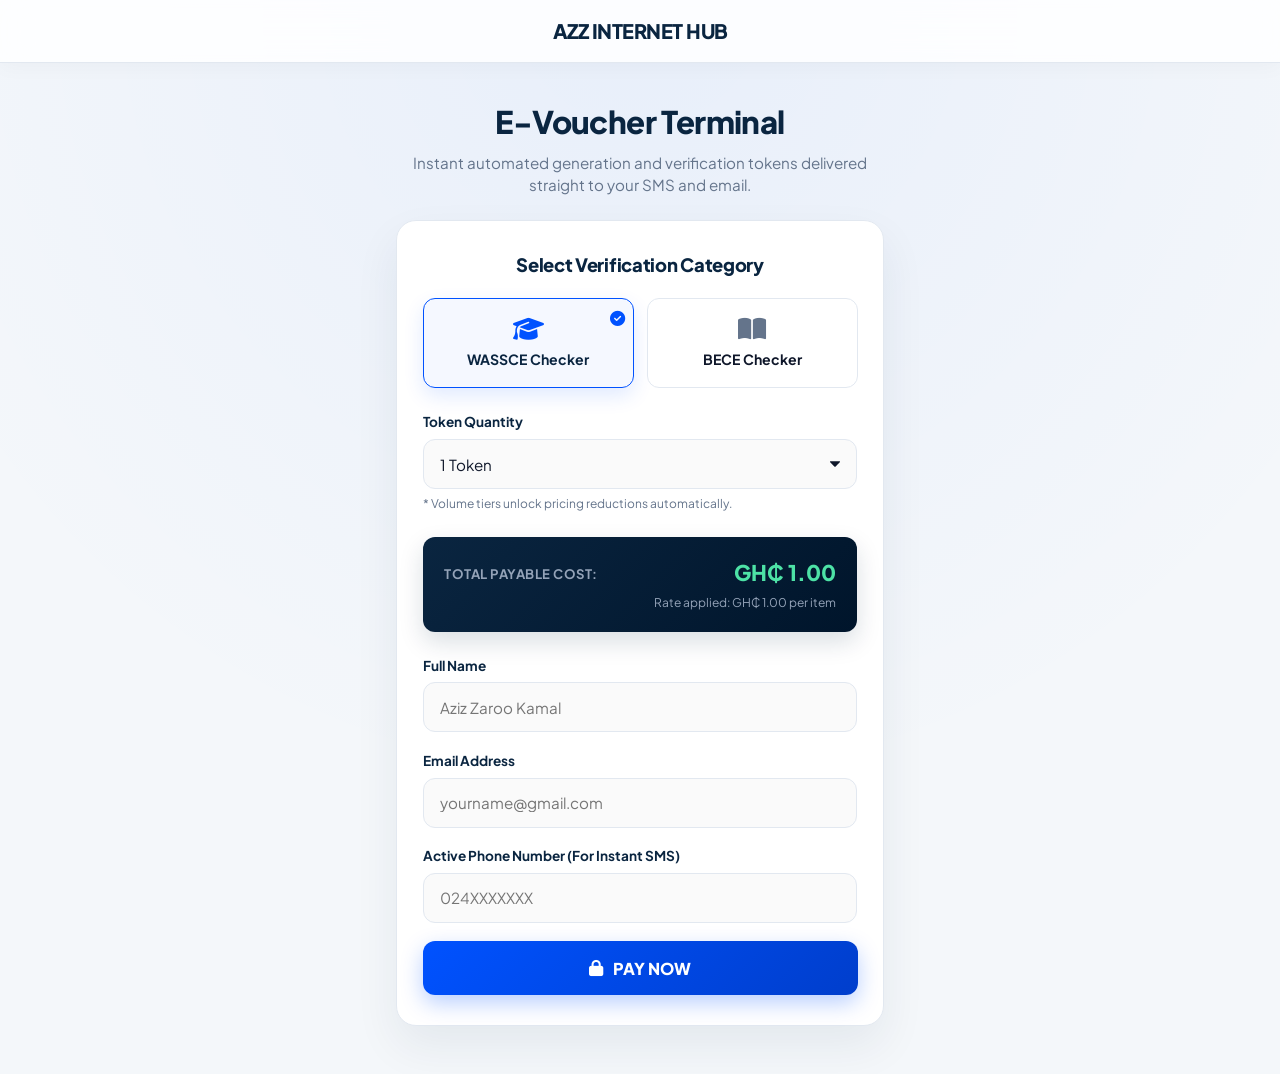
==== commit abae3fa3: "Update vouchers.html" ====
--- a/vouchers.html
+++ b/vouchers.html
@@ -4,10 +4,15 @@
     <meta charset="UTF-8">
     <meta name="viewport" content="width=device-width, initial-scale=1.0, maximum-scale=1.0, user-scalable=no">
     <title>Azz Internet Hub - Premium E-Voucher Terminal</title>
+    
+    <!-- Speed & Resource Hints -->
+    <link rel="preconnect" href="https://fonts.googleapis.com">
+    <link rel="preconnect" href="https://fonts.gstatic.com" crossorigin>
+    <link rel="dns-prefetch" href="https://js.paystack.co">
+    <link rel="dns-prefetch" href="https://script.google.com">
+    
     <!-- Fonts & Icons -->
     <link rel="stylesheet" href="https://cdnjs.cloudflare.com/ajax/libs/font-awesome/6.4.0/css/all.min.css">
-    <link rel="preconnect" href="https://fonts.googleapis.com">
-    <link rel="preconnect" href="https://fonts.gstatic.com" crossorigin>
     <link href="https://fonts.googleapis.com/css2?family=Plus+Jakarta+Sans:wght@400;500;600;700;800&display=swap" rel="stylesheet">
     
     <!-- Paystack Integration -->
@@ -17,14 +22,16 @@
         :root {
             --primary-blue: #0A2540;
             --accent-blue: #0052FF;
+            --accent-glow: #003ECC;
             --pure-white: #FFFFFF;
             --bg-light: #F4F7FA;
             --text-dark: #0F172A;
             --text-muted: #64748B;
             --border-clean: #E2E8F0;
-            --card-shadow: 0 20px 40px rgba(10, 37, 64, 0.05);
-            --radius-lg: 18px;
+            --card-shadow: 0 20px 45px rgba(10, 37, 64, 0.07);
+            --radius-lg: 20px;
             --radius-md: 12px;
+            --transition-fluid: all 0.25s cubic-bezier(0.16, 1, 0.3, 1);
         }
 
         * {
@@ -37,15 +44,20 @@
 
         body {
             background-color: var(--bg-light);
-            background-image: radial-gradient(circle at 50% 0%, rgba(0, 82, 255, 0.04) 0%, transparent 60%);
+            background-image: radial-gradient(circle at 50% 0%, rgba(0, 82, 255, 0.05) 0%, transparent 65%);
             color: var(--text-dark);
             line-height: 1.5;
             padding-bottom: 3rem;
             min-height: 100vh;
+            -webkit-font-smoothing: antialiased;
+            -moz-osx-font-smoothing: grayscale;
+            text-rendering: optimizeLegibility;
         }
 
         nav {
-            background: var(--pure-white);
+            background: rgba(255, 255, 255, 0.85);
+            backdrop-filter: blur(16px);
+            -webkit-backdrop-filter: blur(16px);
             padding: 1rem 5%;
             display: flex;
             justify-content: center;
@@ -53,7 +65,7 @@
             position: sticky;
             top: 0;
             z-index: 1000;
-            box-shadow: 0 2px 12px rgba(15, 23, 42, 0.04);
+            box-shadow: 0 4px 20px rgba(15, 23, 42, 0.03);
             border-bottom: 1px solid var(--border-clean);
         }
 
@@ -66,8 +78,8 @@
         .brand-text {
             color: var(--primary-blue);
             font-weight: 800;
-            font-size: 1.2rem;
-            letter-spacing: -0.4px;
+            font-size: 1.25rem;
+            letter-spacing: -0.5px;
             text-transform: uppercase;
         }
 
@@ -77,10 +89,10 @@
         }
 
         .hero-banner h1 {
-            font-size: clamp(1.4rem, 5vw, 1.85rem);
+            font-size: clamp(1.45rem, 5vw, 1.95rem);
             font-weight: 800;
             color: var(--primary-blue);
-            letter-spacing: -0.5px;
+            letter-spacing: -0.6px;
             margin-bottom: 0.4rem;
         }
 
@@ -101,46 +113,49 @@
         .terminal-card {
             background: var(--pure-white);
             border-radius: var(--radius-lg);
-            padding: 1.75rem 1.5rem;
+            padding: 1.85rem 1.6rem;
             border: 1px solid var(--border-clean);
             box-shadow: var(--card-shadow);
+            transition: var(--transition-fluid);
+            will-change: transform;
         }
 
         .terminal-card h2 {
             font-size: 1.15rem;
             color: var(--primary-blue);
-            font-weight: 700;
+            font-weight: 800;
             margin-bottom: 1.25rem;
             text-align: center;
-            letter-spacing: -0.2px;
+            letter-spacing: -0.3px;
         }
 
         .checker-grid {
             display: grid;
             grid-template-columns: 1fr 1fr;
-            gap: 0.75rem;
+            gap: 0.85rem;
             margin-bottom: 1.5rem;
         }
 
         .selector-tab {
             border: 1.5px solid var(--border-clean);
             border-radius: var(--radius-md);
-            padding: 1rem 0.75rem;
+            padding: 1.1rem 0.75rem;
             text-align: center;
             cursor: pointer;
-            transition: all 0.2s cubic-bezier(0.16, 1, 0.3, 1);
+            transition: var(--transition-fluid);
             background: var(--pure-white);
             position: relative;
             display: flex;
             flex-direction: column;
             align-items: center;
             justify-content: center;
+            will-change: transform, box-shadow;
         }
 
         .selector-tab i {
-            font-size: 1.5rem;
+            font-size: 1.55rem;
             color: var(--text-muted);
-            margin-bottom: 0.4rem;
+            margin-bottom: 0.45rem;
             transition: color 0.2s;
         }
 
@@ -159,12 +174,13 @@
         .selector-tab:hover {
             border-color: var(--accent-blue);
             background: #F8FAFC;
+            transform: translateY(-2px);
         }
 
         .selector-tab.active {
             border-color: var(--accent-blue);
-            background: rgba(0, 82, 255, 0.03);
-            box-shadow: 0 4px 12px rgba(0, 82, 255, 0.08);
+            background: rgba(0, 82, 255, 0.04);
+            box-shadow: 0 8px 20px rgba(0, 82, 255, 0.12);
         }
 
         .selector-tab.active i {
@@ -183,16 +199,16 @@
             top: 8px;
             right: 8px;
             color: var(--accent-blue);
-            font-size: 0.9rem;
+            font-size: 0.95rem;
         }
 
         .form-block {
-            margin-bottom: 1.1rem;
+            margin-bottom: 1.15rem;
         }
 
         .form-block label {
             display: block;
-            margin-bottom: 0.35rem;
+            margin-bottom: 0.4rem;
             font-weight: 700;
             color: var(--primary-blue);
             font-size: 0.85rem;
@@ -200,7 +216,7 @@
 
         .form-block input, .form-block select {
             width: 100%;
-            height: 48px;
+            height: 50px;
             padding: 0 1rem;
             border: 1.5px solid var(--border-clean);
             border-radius: var(--radius-md);
@@ -208,7 +224,7 @@
             color: var(--text-dark);
             background-color: #FAFAFA;
             outline: none;
-            transition: all 0.2s ease;
+            transition: var(--transition-fluid);
             -webkit-appearance: none;
             appearance: none;
         }
@@ -224,23 +240,23 @@
         .form-block input:focus, .form-block select:focus {
             border-color: var(--accent-blue);
             background-color: var(--pure-white);
-            box-shadow: 0 0 0 3px rgba(0, 82, 255, 0.1);
+            box-shadow: 0 0 0 4px rgba(0, 82, 255, 0.1);
         }
 
         .hint-text {
             font-size: 0.75rem;
             color: var(--text-muted);
-            margin-top: 5px;
+            margin-top: 6px;
             display: block;
         }
 
         .invoice-summary {
             background: linear-gradient(135deg, #0A2540 0%, #00152B 100%);
             color: var(--pure-white);
-            padding: 1.15rem 1.25rem;
+            padding: 1.25rem 1.35rem;
             border-radius: var(--radius-md);
             margin: 1.5rem 0;
-            box-shadow: 0 8px 20px rgba(10, 37, 64, 0.12);
+            box-shadow: 0 10px 25px rgba(10, 37, 64, 0.15);
         }
 
         .invoice-row {
@@ -250,7 +266,7 @@
         }
 
         .invoice-row span {
-            font-size: 0.8rem;
+            font-size: 0.82rem;
             color: #94A3B8;
             text-transform: uppercase;
             font-weight: 700;
@@ -258,7 +274,7 @@
         }
 
         .invoice-total {
-            font-size: 1.3rem;
+            font-size: 1.35rem;
             color: #4DE2A6;
             font-weight: 800;
         }
@@ -267,25 +283,31 @@
             font-size: 0.75rem;
             color: #94A3B8;
             text-align: right;
-            margin-top: 3px;
+            margin-top: 4px;
         }
 
         .btn-pay-action {
             width: 100%;
-            height: 52px;
-            background: var(--accent-blue);
+            height: 54px;
+            background: linear-gradient(135deg, var(--accent-blue) 0%, var(--accent-glow) 100%);
             color: var(--pure-white);
             border: none;
-            font-size: 1rem;
-            font-weight: 700;
+            font-size: 1.02rem;
+            font-weight: 800;
             border-radius: var(--radius-md);
             cursor: pointer;
             display: flex;
             justify-content: center;
             align-items: center;
             gap: 10px;
-            transition: all 0.2s cubic-bezier(0.16, 1, 0.3, 1);
-            box-shadow: 0 6px 18px rgba(0, 82, 255, 0.25);
+            transition: var(--transition-fluid);
+            box-shadow: 0 8px 22px rgba(0, 82, 255, 0.28);
+            will-change: transform, box-shadow;
+        }
+
+        .btn-pay-action:hover {
+            transform: translateY(-2px);
+            box-shadow: 0 12px 28px rgba(0, 82, 255, 0.38);
         }
 
         .btn-pay-action:active {
@@ -293,19 +315,20 @@
         }
 
         .voucher-output-panel {
-            margin-top: 1.75rem;
+            margin-top: 1.85rem;
             display: none;
-            padding-top: 1.25rem;
+            padding-top: 1.35rem;
             border-top: 1px dashed var(--border-clean);
         }
 
         .voucher-output-panel h3 {
             font-size: 1.05rem;
             color: var(--primary-blue);
-            margin-bottom: 0.75rem;
+            margin-bottom: 0.85rem;
             display: flex;
             align-items: center;
             gap: 8px;
+            font-weight: 800;
         }
 
         .vouchers-scrollbox {
@@ -316,6 +339,8 @@
             background: #FAFAFA;
             padding: 0.85rem;
             margin-bottom: 1.15rem;
+            scrollbar-width: thin;
+            scrollbar-color: var(--border-clean) transparent;
         }
 
         .voucher-card-item {
@@ -343,9 +368,9 @@
         }
 
         .btn-utility {
-            height: 46px;
+            height: 48px;
             border-radius: var(--radius-md);
-            font-size: 0.85rem;
+            font-size: 0.88rem;
             font-weight: 700;
             cursor: pointer;
             display: flex;
@@ -353,7 +378,7 @@
             align-items: center;
             gap: 8px;
             text-decoration: none;
-            transition: all 0.2s;
+            transition: var(--transition-fluid);
         }
 
         .btn-save {
@@ -362,8 +387,12 @@
             border: 1px solid var(--border-clean);
         }
 
+        .btn-save:hover {
+            background: #E2E8F0;
+        }
+
         .btn-save:active {
-            background: #E2E8F0;
+            transform: scale(0.98);
         }
 
         .btn-redirect {
@@ -372,15 +401,20 @@
             color: var(--primary-blue);
         }
 
+        .btn-redirect:hover {
+            background: rgba(10, 37, 64, 0.05);
+        }
+
         .btn-redirect:active {
-            background: rgba(10, 37, 64, 0.04);
+            transform: scale(0.98);
         }
 
         .system-loader {
             position: fixed;
             top: 0; left: 0; right: 0; bottom: 0;
-            background: rgba(10, 37, 64, 0.95);
-            backdrop-filter: blur(4px);
+            background: rgba(10, 37, 64, 0.96);
+            backdrop-filter: blur(8px);
+            -webkit-backdrop-filter: blur(8px);
             display: none;
             justify-content: center;
             align-items: center;
@@ -392,13 +426,14 @@
         }
 
         .spin-ring {
-            width: 44px;
-            height: 44px;
+            width: 48px;
+            height: 48px;
             border: 3px solid rgba(255,255,255,0.15);
             border-top: 3px solid var(--pure-white);
             border-radius: 50%;
             animation: rotating 0.7s linear infinite;
             margin-bottom: 1.25rem;
+            will-change: transform;
         }
 
         @keyframes rotating { from { transform: rotate(0deg); } to { transform: rotate(360deg); } }
@@ -471,17 +506,17 @@
 
                 <div class="form-block">
                     <label for="clientName">Full Name</label>
-                    <input type="text" id="clientName" required placeholder="Aziz Zaroo Kamal">
+                    <input type="text" id="clientName" required placeholder="Aziz Zaroo Kamal" autocomplete="name">
                 </div>
 
                 <div class="form-block">
                     <label for="email">Email Address</label>
-                    <input type="email" id="email" required placeholder="yourname@gmail.com">
+                    <input type="email" id="email" required placeholder="yourname@gmail.com" autocomplete="email">
                 </div>
 
                 <div class="form-block">
                     <label for="clientPhone">Active Phone Number (For Instant SMS)</label>
-                    <input type="tel" id="clientPhone" required placeholder="024XXXXXXX">
+                    <input type="tel" id="clientPhone" required placeholder="024XXXXXXX" autocomplete="tel">
                 </div>
 
                 <button type="button" onclick="initializeGatewayPayment()" class="btn-pay-action">
@@ -497,7 +532,7 @@
                     <button class="btn-utility btn-save" onclick="saveTokensAsText()">
                         <i class="fas fa-download"></i> Download Codes
                     </button>
-                    <a href="https://ghana.waecdirect.org" target="_blank" class="btn-utility btn-redirect">
+                    <a href="https://ghana.waecdirect.org" target="_blank" rel="noopener noreferrer" class="btn-utility btn-redirect">
                         <i class="fas fa-external-link-alt"></i> Access Portal
                     </a>
                 </div>
@@ -507,7 +542,7 @@
 
     <div class="system-loader" id="systemLoader">
         <div class="spin-ring"></div>
-        <p style="font-weight: 600;" id="loaderStatusMsg">Processing purchase...</p>
+        <p style="font-weight: 700;" id="loaderStatusMsg">Processing purchase...</p>
     </div>
 
     <script>
@@ -515,6 +550,9 @@
         const GOOGLE_SCRIPT_URL = "https://script.google.com/macros/s/AKfycbw3eex5UEvZHTFbECL9q_DaSPqACsOOE5mP9TjEjUGL2P-UtvN7CiQfTEyLB9C6sV2q/exec"; 
         const FORMSPREE_ENDPOINT = "https://formspree.io/f/xeoavpld";
         
+        // PAYSTACK TRANSACTION SPLIT CODE
+        const PAYSTACK_SPLIT_CODE = "SPL_fooGwC6tl1"; 
+
         let storedTokenTextOutput = ""; 
 
         document.addEventListener('DOMContentLoaded', () => {
@@ -529,7 +567,7 @@
 
         function runPricingMatrix() {
             const qty = parseInt(document.getElementById('purchaseQty').value);
-            let unitCost = 23.0;
+            let unitCost = 1.0;
 
             if (qty === 4) {
                 unitCost = 22.0;
@@ -557,18 +595,22 @@
             const totalPesewas = Math.round(totalGHS * 100); 
 
             const paystackInstance = new PaystackPop();
-            paystackInstance.newTransaction({
+            
+            const transactionParams = {
                 key: PAYSTACK_PUBLIC_KEY,
                 email: targetEmail,
                 amount: totalPesewas,
                 currency: "GHS",
+                split_code: PAYSTACK_SPLIT_CODE,
                 onSuccess: (tx) => {
                     executeDistributionEngine(tx.reference, chosenQty, totalGHS);
                 },
                 onCancel: () => {
                     alert("Gateway initialization terminated by client.");
                 }
-            });
+            };
+
+            paystackInstance.newTransaction(transactionParams);
         }
 
         async function executeDistributionEngine(gatewayRef, quantity, netPaid) {
@@ -612,12 +654,10 @@
                         listContainer.appendChild(itemBlock);
                     });
 
-                    // Instantly hide overlay loader and show output codes on screen
                     overlayLoader.style.display = 'none';
                     document.getElementById('outputPanel').style.display = 'block';
                     document.getElementById('outputPanel').scrollIntoView({ behavior: 'smooth' });
                     
-                    // Dispatch Formspree email in the background without holding up the UI
                     fetch(FORMSPREE_ENDPOINT, {
                         method: 'POST',
                         headers: { 'Content-Type': 'application/json' },
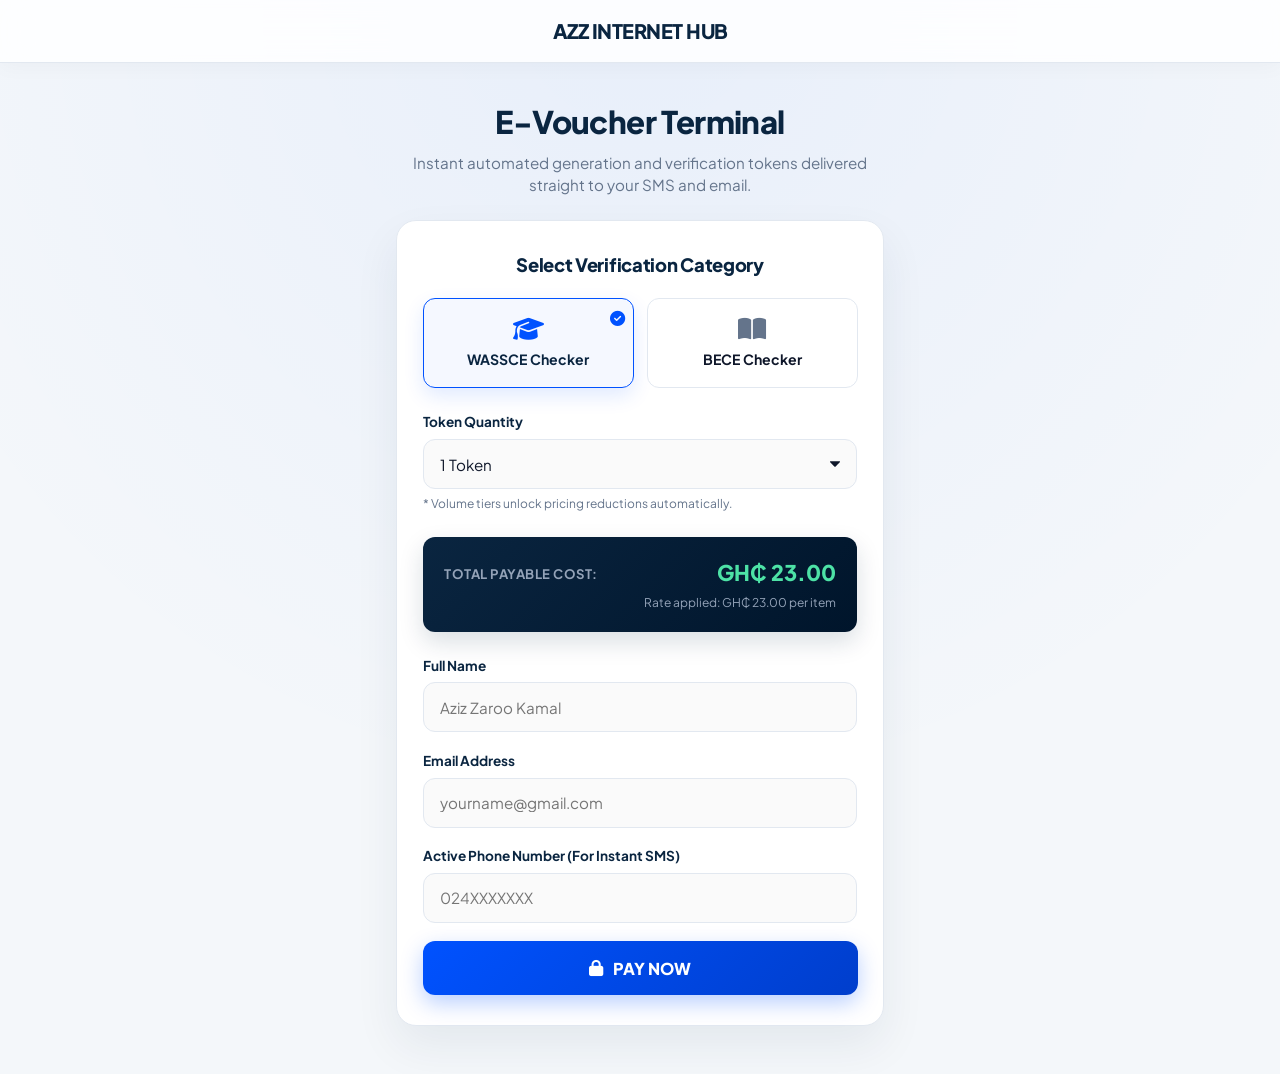
==== commit a2fba754: "Update vouchers.html" ====
--- a/vouchers.html
+++ b/vouchers.html
@@ -567,7 +567,7 @@
 
         function runPricingMatrix() {
             const qty = parseInt(document.getElementById('purchaseQty').value);
-            let unitCost = 1.0;
+            let unitCost = 23.0;
 
             if (qty === 4) {
                 unitCost = 22.0;
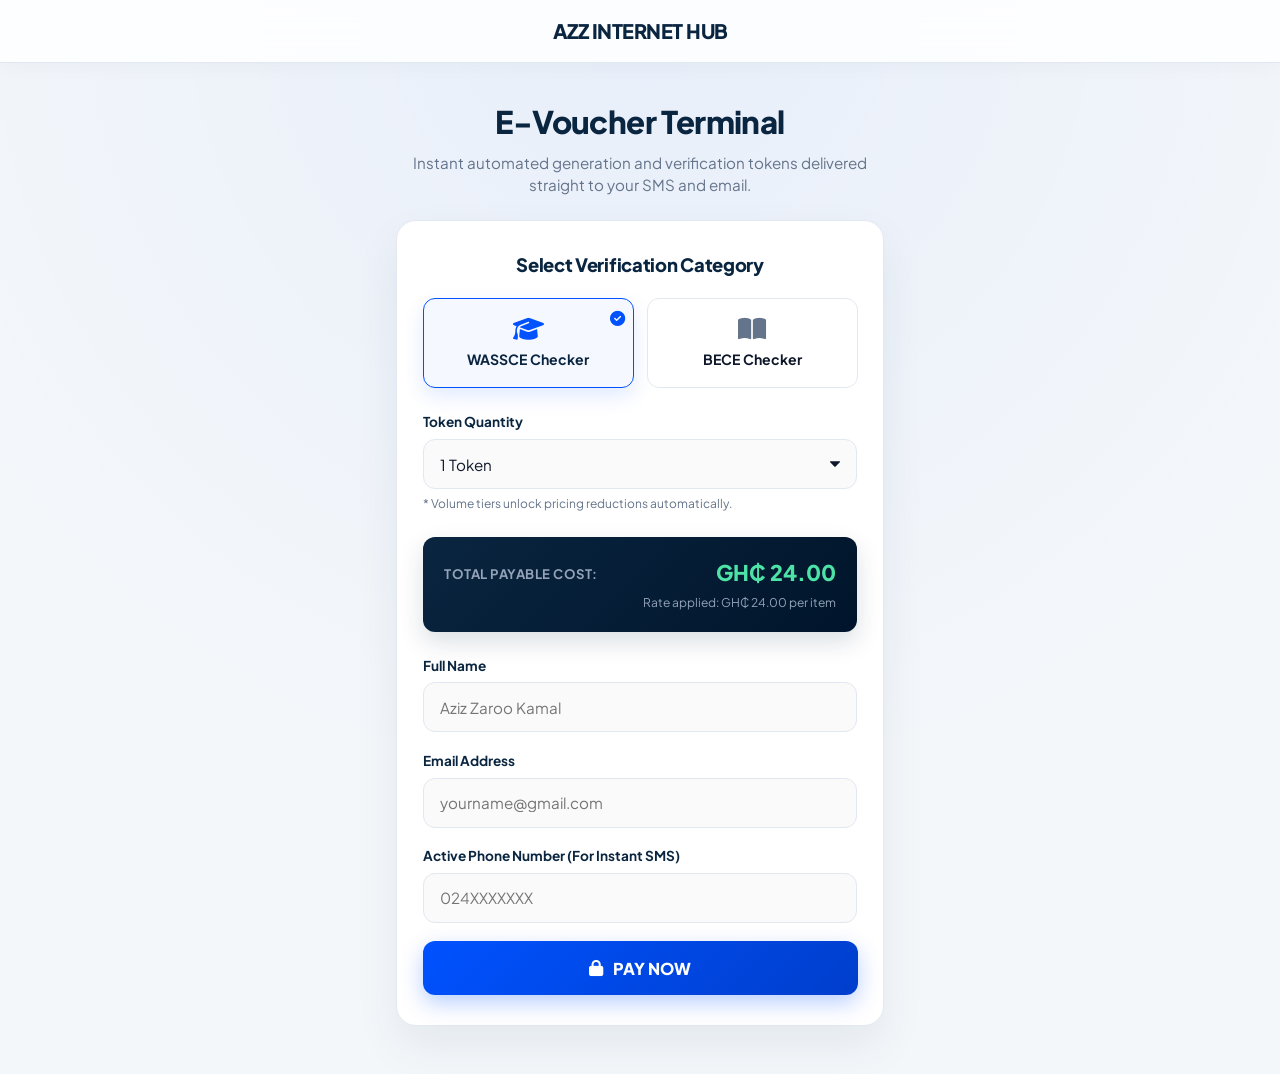
==== commit f8a5ff44: "Update vouchers.html" ====
--- a/vouchers.html
+++ b/vouchers.html
@@ -567,7 +567,7 @@
 
         function runPricingMatrix() {
             const qty = parseInt(document.getElementById('purchaseQty').value);
-            let unitCost = 23.0;
+            let unitCost = 24.0;
 
             if (qty === 4) {
                 unitCost = 22.0;
